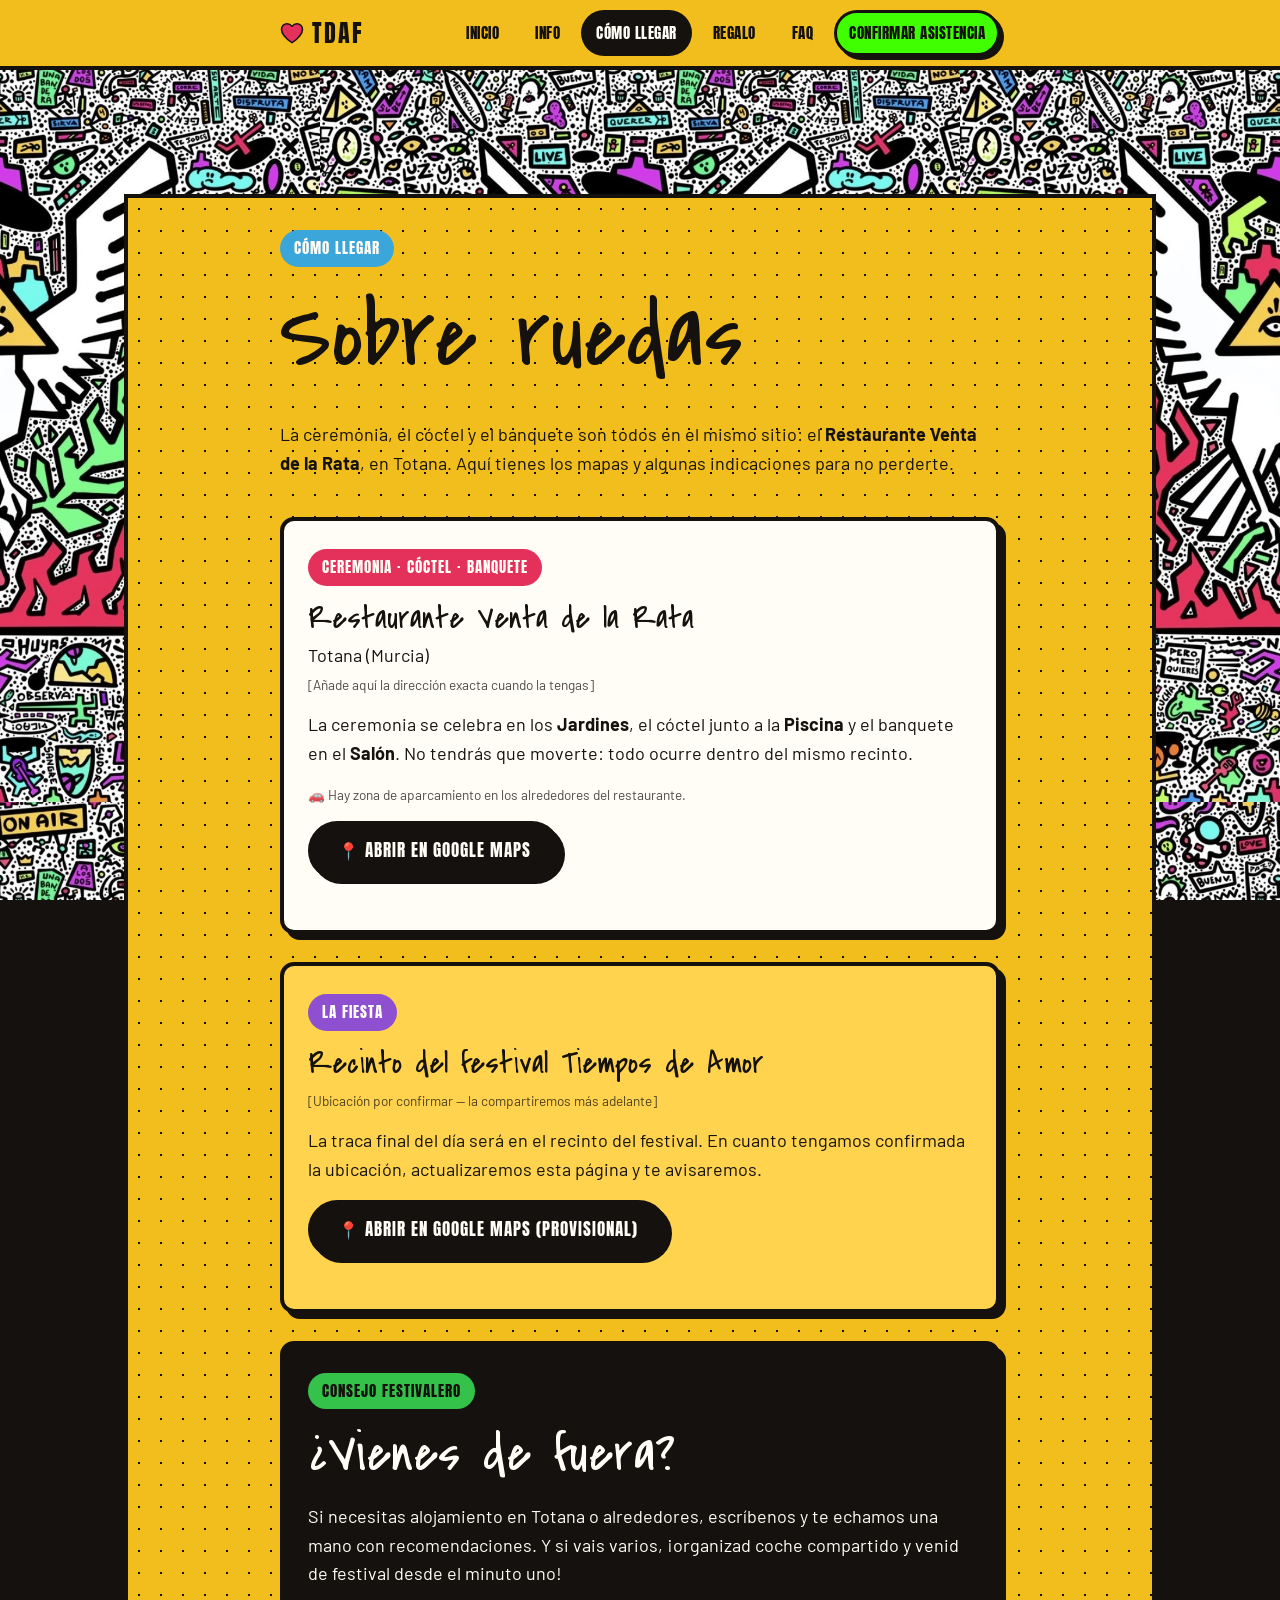
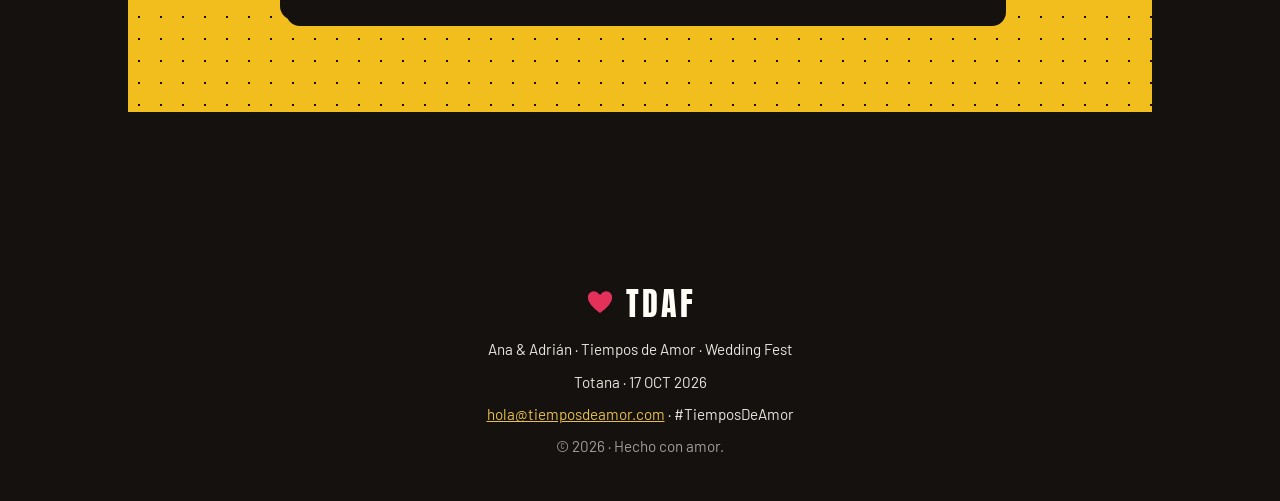
==== como-llegar.html @ e2dc343b "first commit" ====
<!DOCTYPE html>
<html lang="es">
<head>
  <meta charset="UTF-8">
  <meta name="viewport" content="width=device-width, initial-scale=1.0">
  <title>Cómo llegar · Ana &amp; Adrián — Tiempos de Amor</title>
  <meta name="description" content="Indicaciones y mapas para llegar a la ceremonia y a la celebración de la boda de Ana y Adrián en Totana.">
  <link rel="icon" href="img/favicon.svg" type="image/svg+xml">
  <link rel="preconnect" href="https://fonts.googleapis.com">
  <link rel="preconnect" href="https://fonts.gstatic.com" crossorigin>
  <link href="https://fonts.googleapis.com/css2?family=Anton&amp;family=Covered+By+Your+Grace&amp;family=Barlow:wght@400;600;700&amp;display=swap" rel="stylesheet">
  <link rel="stylesheet" href="css/styles.css">
</head>
<body>
  <a class="skip-link" href="#contenido">Saltar al contenido</a>
  <div id="site-header"></div>

  <main id="contenido">
    <div class="contenedor">

      <section class="seccion">
        <span class="chip chip--azul">Cómo llegar</span>
        <h1>Sobre ruedas</h1>
        <p>
          La ceremonia, el cóctel y el banquete son todos en el mismo sitio:
          el <strong>Restaurante Venta de la Rata</strong>, en Totana. Aquí tienes
          los mapas y algunas indicaciones para no perderte.
        </p>
      </section>

      <!-- ===== CEREMONIA + BANQUETE ===== -->
      <section class="seccion bloque">
        <span class="chip chip--rojo">Ceremonia · Cóctel · Banquete</span>
        <div class="lugar">
          <h3>Restaurante Venta de la Rata</h3>
          <address class="dir">
            Totana (Murcia)<br>
            <span class="pista">[Añade aquí la dirección exacta cuando la tengas]</span>
          </address>
          <p>
            La ceremonia se celebra en los <strong>Jardines</strong>, el cóctel junto a la
            <strong>Piscina</strong> y el banquete en el <strong>Salón</strong>. No tendrás
            que moverte: todo ocurre dentro del mismo recinto.
          </p>
          <p class="pista">
            🚗 Hay zona de aparcamiento en los alrededores del restaurante.
          </p>
          <a class="btn btn--negro"
             href="https://www.google.com/maps/search/?api=1&amp;query=Restaurante+Venta+de+la+Rata+Totana"
             target="_blank" rel="noopener">
            📍 Abrir en Google Maps
          </a>
        </div>
      </section>

      <!-- ===== FIESTA ===== -->
      <section class="seccion bloque bloque--amarillo">
        <span class="chip chip--morado">La fiesta</span>
        <div class="lugar">
          <h3>Recinto del festival Tiempos de Amor</h3>
          <address class="dir">
            <span class="pista">[Ubicación por confirmar — la compartiremos más adelante]</span>
          </address>
          <p>
            La traca final del día será en el recinto del festival. En cuanto tengamos
            confirmada la ubicación, actualizaremos esta página y te avisaremos.
          </p>
          <!-- Cuando tengas la dirección, cambia la query del enlace por la ubicación real. -->
          <a class="btn btn--negro"
             href="https://www.google.com/maps/search/?api=1&amp;query=Totana+Murcia"
             target="_blank" rel="noopener">
            📍 Abrir en Google Maps (provisional)
          </a>
        </div>
      </section>

      <!-- ===== CONSEJOS ===== -->
      <section class="seccion bloque bloque--negro">
        <span class="chip chip--verde">Consejo festivalero</span>
        <h2>¿Vienes de fuera?</h2>
        <p style="margin-bottom:0">
          Si necesitas alojamiento en Totana o alrededores, escríbenos y te echamos una
          mano con recomendaciones. Y si vais varios, ¡organizad coche compartido y
          venid de festival desde el minuto uno!
        </p>
      </section>

    </div>
  </main>

  <div id="site-footer"></div>
  <script src="js/main.js"></script>
</body>
</html>
---- css/styles.css ----
/* ============================================================
   TIEMPOS DE AMOR — Wedding Fest · Ana & Adrián
   Hoja de estilos compartida por todas las páginas.
   Paleta tomada del cartel "Viva el Sí Fest".
   ============================================================ */

/* ---------- 1. Variables de tema (editables) ---------- */
:root {
  --amarillo:  #F2BE1E;   /* fondo principal del cartel */
  --amarillo-2:#FFD34E;   /* amarillo claro para brillos */
  --negro:     #14110F;   /* trazo grueso / texto */
  --negro-2:   #241f1b;
  --blanco:    #FFFDF5;   /* blanco cálido (paloma) */
  --rojo:      #E4315B;   /* fuego / crimson */
  --verde:     #35C24B;   /* hojas */
  --azul:      #3AA6D9;   /* acentos mosaico */
  --morado:    #8E4FD1;   /* acentos mosaico */

  --texto:     var(--negro);
  --fondo:     var(--amarillo);

  --borde:     4px solid var(--negro);
  --radio:     14px;
  --sombra:    6px 6px 0 var(--negro);
  --sombra-sm: 4px 4px 0 var(--negro);

  --fuente-titulo: 'Anton', 'Arial Narrow', sans-serif;
  --fuente-titulo-manuscrita: 'Covered By Your Grace', cursive;
  --fuente-texto:  'Barlow', system-ui, -apple-system, sans-serif;

  --ancho: 760px;              /* una sola columna de contenido */
  --marco-ancho: 128px;        /* grosor del marco de mosaico exterior */
}

@media (max-width: 720px) {
  :root { --marco-ancho: 56px; }
}

/* ---------- 2. Reset básico ---------- */
*, *::before, *::after { box-sizing: border-box; }
html { -webkit-text-size-adjust: 100%; scroll-behavior: smooth; }
@media (prefers-reduced-motion: reduce) {
  html { scroll-behavior: auto; }
  *, *::before, *::after {
    animation-duration: 0.001ms !important;
    animation-iteration-count: 1 !important;
    transition-duration: 0.001ms !important;
  }
}
/* Marco exterior: el mosaico ilustrado vive detrás de todo, en el body.
   Se ve a tamaño grande (mitad del ancho de la ventana) y como mucho se
   repite 2 veces en horizontal -no en rejilla pequeña-, para que no
   pierda calidad ni se note como un patrón duplicado muchas veces.
   El header y el footer son opacos y lo tapan por completo; solo asoma
   alrededor del <main>, gracias al margin que se le da más abajo. */
body {
  margin: 0;
  font-family: var(--fuente-texto);
  color: var(--texto);
  background-color: var(--negro);
  background-image: url("../img/mosaico.jpg");
  background-repeat: repeat;
  background-position: top center;
  background-size: 50% auto;
  background-attachment: fixed;
  line-height: 1.6;
  font-size: 18px;
}
img, video { max-width: 100%; display: block; }
a { color: var(--negro); }

/* ---------- 3. Tipografía ---------- */
h1, h2, h3 {
  font-family: var(--fuente-titulo-manuscrita);
  font-weight: 400;
  line-height: 1.15;
  letter-spacing: 0.5px;
  margin: 0 0 .3em;
}
h1 { font-size: clamp(3.4rem, 12vw, 6rem); }
h2 { font-size: clamp(2.3rem, 7.5vw, 3.4rem); }
h3 { font-size: clamp(1.5rem, 5vw, 2rem); letter-spacing: normal; }
p  { margin: 0 0 1rem; }

/* ---------- 4. Layout de una columna ---------- */
.contenedor {
  width: 100%;
  max-width: var(--ancho);
  margin: 0 auto;
  padding: 0 20px;
}
main {
  display: block;
  margin: var(--marco-ancho);
  padding: 32px 0 64px;
  background-color: var(--fondo);
  /* patrón de puntos sutil tipo halftone del cartel: el centro conserva el color de siempre */
  background-image: radial-gradient(var(--negro) 1.1px, transparent 1.2px);
  background-size: 22px 22px;
  box-shadow: 0 0 0 4px var(--negro);
}
.seccion { margin: 0 auto 40px; }

/* Bloques tipo cartel */
.bloque {
  background: var(--blanco);
  border: var(--borde);
  border-radius: var(--radio);
  box-shadow: var(--sombra);
  padding: 28px 24px;
  margin-bottom: 28px;
}
.bloque--amarillo { background: var(--amarillo-2); }
.bloque--negro    { background: var(--negro); color: var(--blanco); }
.bloque--negro a  { color: var(--amarillo-2); }

/* Etiqueta / chip festivalero */
.chip {
  display: inline-block;
  font-family: var(--fuente-titulo);
  text-transform: uppercase;
  letter-spacing: 1px;
  font-size: .95rem;
  background: var(--negro);
  color: var(--blanco);
  padding: 6px 14px;
  border-radius: 999px;
  margin-bottom: 14px;
}
.chip--rojo   { background: var(--rojo); }
.chip--verde  { background: var(--verde); color: var(--negro); }
.chip--azul   { background: var(--azul); }
.chip--morado { background: var(--morado); }

/* ---------- 5. Botones ---------- */
.btn {
  display: inline-flex;
  align-items: center;
  gap: 8px;
  font-family: var(--fuente-titulo);
  text-transform: uppercase;
  letter-spacing: 1px;
  font-size: 1.05rem;
  background: var(--rojo);
  color: var(--blanco);
  border: var(--borde);
  border-radius: 999px;
  box-shadow: var(--sombra-sm);
  padding: 12px 26px;
  cursor: pointer;
  text-decoration: none;
  transition: transform .12s ease, box-shadow .12s ease;
}
.btn:hover, .btn:focus-visible { transform: translate(-2px,-2px); box-shadow: 6px 6px 0 var(--negro); }
.btn:active { transform: translate(2px,2px); box-shadow: 2px 2px 0 var(--negro); }
.btn--verde  { background: var(--verde); color: var(--negro); }
.btn--negro  { background: var(--negro); color: var(--blanco); }
.btn--amarillo { background: var(--amarillo); color: var(--negro); }
.btn--bloque { width: 100%; justify-content: center; }
.btn[disabled] { opacity: .5; cursor: not-allowed; transform: none; box-shadow: var(--sombra-sm); }

/* ---------- 6. Foco visible por teclado ---------- */
:focus-visible {
  outline: 3px dashed var(--morado);
  outline-offset: 3px;
  border-radius: 4px;
}

/* ---------- 7. Skip link accesibilidad ---------- */
.skip-link {
  position: absolute;
  left: -999px;
  top: 0;
  background: var(--negro);
  color: var(--blanco);
  padding: 10px 16px;
  z-index: 1000;
  border-radius: 0 0 8px 0;
}
.skip-link:focus { left: 0; }

/* ============================================================
   8. CABECERA / NAV (inyectada por js/main.js)
   ============================================================ */
.site-header {
  position: sticky;
  top: 0;
  z-index: 50;
  background: var(--amarillo);
  border-bottom: var(--borde);
}
.nav {
  max-width: var(--ancho);
  margin: 0 auto;
  padding: 10px 20px;
  display: flex;
  align-items: center;
  justify-content: space-between;
  gap: 16px;
  position: relative;
}
.nav__marca {
  font-family: var(--fuente-titulo);
  font-size: 1.5rem;
  letter-spacing: 2px;
  text-decoration: none;
  color: var(--negro);
  display: inline-flex;
  align-items: center;
  gap: 8px;
}
.nav__marca .corazon { color: var(--rojo); }
.nav__toggle {
  display: none;
  background: var(--negro);
  color: var(--blanco);
  border: var(--borde);
  border-radius: 10px;
  width: 46px; height: 42px;
  font-size: 1.3rem;
  cursor: pointer;
  align-items: center;
  justify-content: center;
}
.nav__lista {
  list-style: none;
  display: flex;
  gap: 6px;
  margin: 0; padding: 0;
  flex-wrap: wrap;
}
.nav__lista a {
  display: block;
  font-family: var(--fuente-titulo);
  text-transform: uppercase;
  letter-spacing: .5px;
  font-size: .95rem;
  text-decoration: none;
  color: var(--negro);
  padding: 8px 12px;
  border-radius: 999px;
  border: 3px solid transparent;
}
.nav__lista a:hover { border-color: var(--negro); }
.nav__lista a[aria-current="page"] { background: var(--negro); color: var(--blanco); }

/* Botón destacado de "Confirmar asistencia" dentro del nav */
.nav__lista a.nav__cta {
  background: #3fff00;
  color: var(--negro);
  border-color: var(--negro);
  box-shadow: var(--sombra-sm);
}
.nav__lista a.nav__cta:hover,
.nav__lista a.nav__cta:focus-visible {
  background: #3fff00;
  border-color: var(--negro);
  transform: translate(-2px, -2px);
  box-shadow: 5px 5px 0 var(--negro);
}
.nav__lista a.nav__cta[aria-current="page"] { background: #3fff00; color: var(--negro); }

@media (max-width: 720px) {
  .nav__toggle { display: inline-flex; }
  .nav__lista {
    display: none;
    position: absolute;
    left: 0; right: 0;
    top: 100%;
    flex-direction: column;
    background: var(--amarillo);
    border-bottom: var(--borde);
    padding: 12px 20px 18px;
    gap: 4px;
  }
  .nav__lista.abierto { display: flex; }
  .nav__lista a { font-size: 1.15rem; padding: 12px; }
}

/* ============================================================
   9. PORTADA (index)
   ============================================================ */
.hero { text-align: center; padding-top: 12px; }
.hero__fest {
  font-family: var(--fuente-titulo);
  letter-spacing: 3px;
  color: var(--negro);
  font-size: 1rem;
}
.hero__nombres {
  font-size: clamp(3rem, 13vw, 6rem);
  margin: .1em 0;
}
.hero__amp { color: var(--rojo); }
.hero__fecha {
  font-family: var(--fuente-titulo);
  letter-spacing: 2px;
  background: var(--negro);
  color: var(--blanco);
  display: inline-block;
  padding: 8px 20px;
  border-radius: 999px;
  transform: rotate(-2deg);
}

/* Vídeo + contenido: sección a ancho completo (no lleva el .contenedor
   de 760px) para que se vea grande. En móvil van en columna (vídeo
   primero, cartel + intro + cierre después). En escritorio van en fila:
   cartel + intro + cierre a la izquierda, vídeo a la derecha, y el
   vídeo se queda fijo (sticky) durante todo ese scroll -no solo junto
   al cartel-, para que siempre se esté reproduciendo. */
.hero-media {
  display: flex;
  flex-direction: column;
  align-items: center;
  gap: 20px;
  margin: 20px 0;
  padding: 0 20px;
}
.hero-media__col { width: 100%; }

/* Marco de vídeo vertical */
.media-marco {
  width: 100%;
  max-width: 380px;
  margin: 0 auto;
  border: var(--borde);
  border-radius: var(--radio);
  box-shadow: var(--sombra);
  overflow: hidden;
  background: var(--negro);
  aspect-ratio: 9 / 16;
  position: relative;
}
.media-marco video { width: 100%; height: 100%; object-fit: cover; }

/* Botón "Activar sonido": solo se muestra si el navegador bloqueó el
   autoplay con sonido y el vídeo tuvo que arrancar silenciado. */
.video-sonido {
  position: absolute;
  right: 12px;
  bottom: 12px;
  z-index: 5;
  font-family: var(--fuente-titulo);
  text-transform: uppercase;
  letter-spacing: .5px;
  font-size: .85rem;
  background: var(--amarillo);
  color: var(--negro);
  border: 3px solid var(--negro);
  border-radius: 999px;
  padding: 8px 14px;
  cursor: pointer;
  box-shadow: var(--sombra-sm);
}
.video-sonido:hover, .video-sonido:focus-visible {
  transform: translate(-1px, -1px);
  box-shadow: 5px 5px 0 var(--negro);
}

/* Cartel ilustrado */
.cartel-img {
  width: 100%;
  max-width: 380px;
  margin: 0 auto 28px;
  border: var(--borde);
  border-radius: var(--radio);
  box-shadow: var(--sombra);
}

@media (min-width: 721px) {
  .hero-media {
    flex-direction: row-reverse;
    align-items: flex-start;
    justify-content: center;
    gap: 40px;
    padding: 0 32px;
  }
  .hero-media .media-marco {
    flex: 0 0 440px;
    max-width: 440px;
    position: sticky;
    top: 96px; /* deja sitio a la cabecera fija */
    align-self: flex-start;
  }
  .hero-media__col {
    flex: 1 1 auto;
    max-width: 760px;
  }
  .hero-media .cartel-img { max-width: none; margin-bottom: 40px; }
}

/* ============================================================
   10. CUENTA ATRÁS
   ============================================================ */
.cuenta {
  display: flex;
  gap: 12px;
  justify-content: center;
  flex-wrap: wrap;
}
.cuenta__item {
  background: var(--negro);
  color: var(--amarillo-2);
  border-radius: 12px;
  min-width: 82px;
  padding: 14px 10px;
  text-align: center;
  box-shadow: var(--sombra-sm);
}
.cuenta__num {
  font-family: var(--fuente-titulo);
  font-size: 2.4rem;
  line-height: 1;
  display: block;
}
.cuenta__label {
  font-size: .75rem;
  text-transform: uppercase;
  letter-spacing: 1px;
  color: var(--blanco);
}
.cuenta--fin {
  text-align: center;
  font-family: var(--fuente-titulo);
  font-size: 1.6rem;
}

/* ============================================================
   11. ITINERARIO (línea temporal)
   ============================================================ */
.timeline { list-style: none; margin: 0; padding: 0; position: relative; }
.timeline::before {
  content: "";
  position: absolute;
  left: 22px; top: 6px; bottom: 6px;
  width: 4px;
  background: var(--negro);
}
.timeline li {
  position: relative;
  padding: 0 0 26px 62px;
}
.timeline li:last-child { padding-bottom: 0; }
.timeline .punto {
  position: absolute;
  left: 6px; top: 0;
  width: 36px; height: 36px;
  border: var(--borde);
  border-radius: 50%;
  background: var(--amarillo);
  display: flex; align-items: center; justify-content: center;
  font-size: 1.1rem;
}
.timeline .hora {
  font-family: var(--fuente-titulo);
  letter-spacing: 1px;
  background: var(--rojo);
  color: var(--blanco);
  display: inline-block;
  padding: 2px 10px;
  border-radius: 999px;
  font-size: .95rem;
}
.timeline h3 { margin: 6px 0 2px; }
.timeline p { margin: 0; }

/* ============================================================
   12. CÓMO LLEGAR
   ============================================================ */
.lugar { margin-bottom: 22px; }
.lugar h3 { margin-bottom: 4px; }
.lugar .dir { font-style: normal; margin-bottom: 12px; display: block; }

/* ============================================================
   13. REGALO / IBAN
   ============================================================ */
.iban-caja {
  border: var(--borde);
  border-radius: var(--radio);
  background: var(--amarillo-2);
  padding: 18px;
  text-align: center;
  box-shadow: var(--sombra-sm);
}
.iban-caja .iban {
  font-family: 'Barlow', monospace;
  font-size: clamp(1.1rem, 5vw, 1.6rem);
  font-weight: 700;
  letter-spacing: 1px;
  word-break: break-all;
  margin: 8px 0 16px;
}
.iban-caja .titular { font-size: .95rem; }
.copiado-aviso {
  margin-top: 12px;
  font-weight: 700;
  color: var(--verde);
  min-height: 1.4em;
}

/* ============================================================
   14. FAQ (acordeón nativo)
   ============================================================ */
.faq details {
  border: var(--borde);
  border-radius: var(--radio);
  background: var(--blanco);
  margin-bottom: 14px;
  box-shadow: var(--sombra-sm);
  overflow: hidden;
}
.faq summary {
  cursor: pointer;
  list-style: none;
  padding: 16px 20px;
  font-family: var(--fuente-titulo);
  text-transform: uppercase;
  letter-spacing: .5px;
  font-size: 1.05rem;
  display: flex;
  justify-content: space-between;
  align-items: center;
  gap: 12px;
}
.faq summary::-webkit-details-marker { display: none; }
.faq summary::after { content: "+"; font-size: 1.6rem; line-height: 1; }
.faq details[open] summary::after { content: "\2013"; }
.faq details[open] summary { background: var(--amarillo-2); }
.faq .faq__cuerpo { padding: 0 20px 18px; }

/* ============================================================
   15. FORMULARIO RSVP
   ============================================================ */
.form-grupo { margin-bottom: 18px; }
label { display: block; font-weight: 700; margin-bottom: 6px; }
.pista { font-weight: 400; font-size: .85rem; opacity: .75; }
input[type="text"], input[type="search"], textarea, select {
  width: 100%;
  font-family: var(--fuente-texto);
  font-size: 1rem;
  padding: 12px 14px;
  border: 3px solid var(--negro);
  border-radius: 10px;
  background: var(--blanco);
  color: var(--negro);
}
textarea { min-height: 90px; resize: vertical; }

.buscador { display: flex; gap: 10px; flex-wrap: wrap; }
.buscador .form-grupo { flex: 1 1 180px; margin-bottom: 0; }

.fieldset {
  border: var(--borde);
  border-radius: var(--radio);
  padding: 18px;
  margin: 0 0 22px;
  background: var(--blanco);
}
.fieldset legend {
  font-family: var(--fuente-titulo);
  text-transform: uppercase;
  letter-spacing: 1px;
  background: var(--negro);
  color: var(--blanco);
  padding: 4px 14px;
  border-radius: 999px;
}

.check-grid {
  display: grid;
  grid-template-columns: repeat(auto-fill, minmax(150px, 1fr));
  gap: 8px;
}
.check-grid label {
  display: flex;
  align-items: center;
  gap: 8px;
  font-weight: 400;
  background: var(--amarillo-2);
  border: 3px solid var(--negro);
  border-radius: 10px;
  padding: 10px 12px;
  cursor: pointer;
  margin: 0;
}
.check-grid input { width: auto; }

.asistente-card {
  border: var(--borde);
  border-radius: var(--radio);
  background: var(--amarillo-2);
  padding: 18px;
  margin-bottom: 20px;
  box-shadow: var(--sombra-sm);
}
.asistente-card h3 { margin-bottom: 12px; }

.invitado-resultado {
  border: var(--borde);
  border-radius: var(--radio);
  background: var(--verde);
  color: var(--negro);
  padding: 16px 18px;
  margin-bottom: 20px;
  box-shadow: var(--sombra-sm);
}
.invitado-resultado h3 { margin-bottom: 4px; }

.aviso {
  border: 3px solid var(--negro);
  border-radius: 10px;
  padding: 12px 16px;
  margin-bottom: 18px;
  font-weight: 600;
}
.aviso--info   { background: var(--azul); color: var(--negro); }
.aviso--error  { background: var(--rojo); color: var(--blanco); }
.aviso--ok     { background: var(--verde); color: var(--negro); }
.aviso--demo   { background: var(--morado); color: var(--blanco); }
.aviso[hidden] { display: none; }

.oculto { display: none !important; }

/* ============================================================
   16. PIE
   ============================================================ */
.site-footer {
  background: var(--negro);
  color: var(--blanco);
  border-top: var(--borde);
  padding: 34px 20px;
  text-align: center;
}
.site-footer .marca {
  font-family: var(--fuente-titulo);
  font-size: 2rem;
  letter-spacing: 3px;
}
.site-footer .corazon { color: var(--rojo); }
.site-footer a { color: var(--amarillo-2); }
.site-footer p { margin: 8px 0; opacity: .9; font-size: .95rem; }

/* ============================================================
   17. Mensaje de agradecimiento (cierre portada)
   ============================================================ */
.gracias {
  text-align: center;
  background: var(--rojo);
  color: var(--blanco);
  border: var(--borde);
  border-radius: var(--radio);
  box-shadow: var(--sombra);
  padding: 34px 24px;
}
.gracias h2 { color: var(--blanco); }
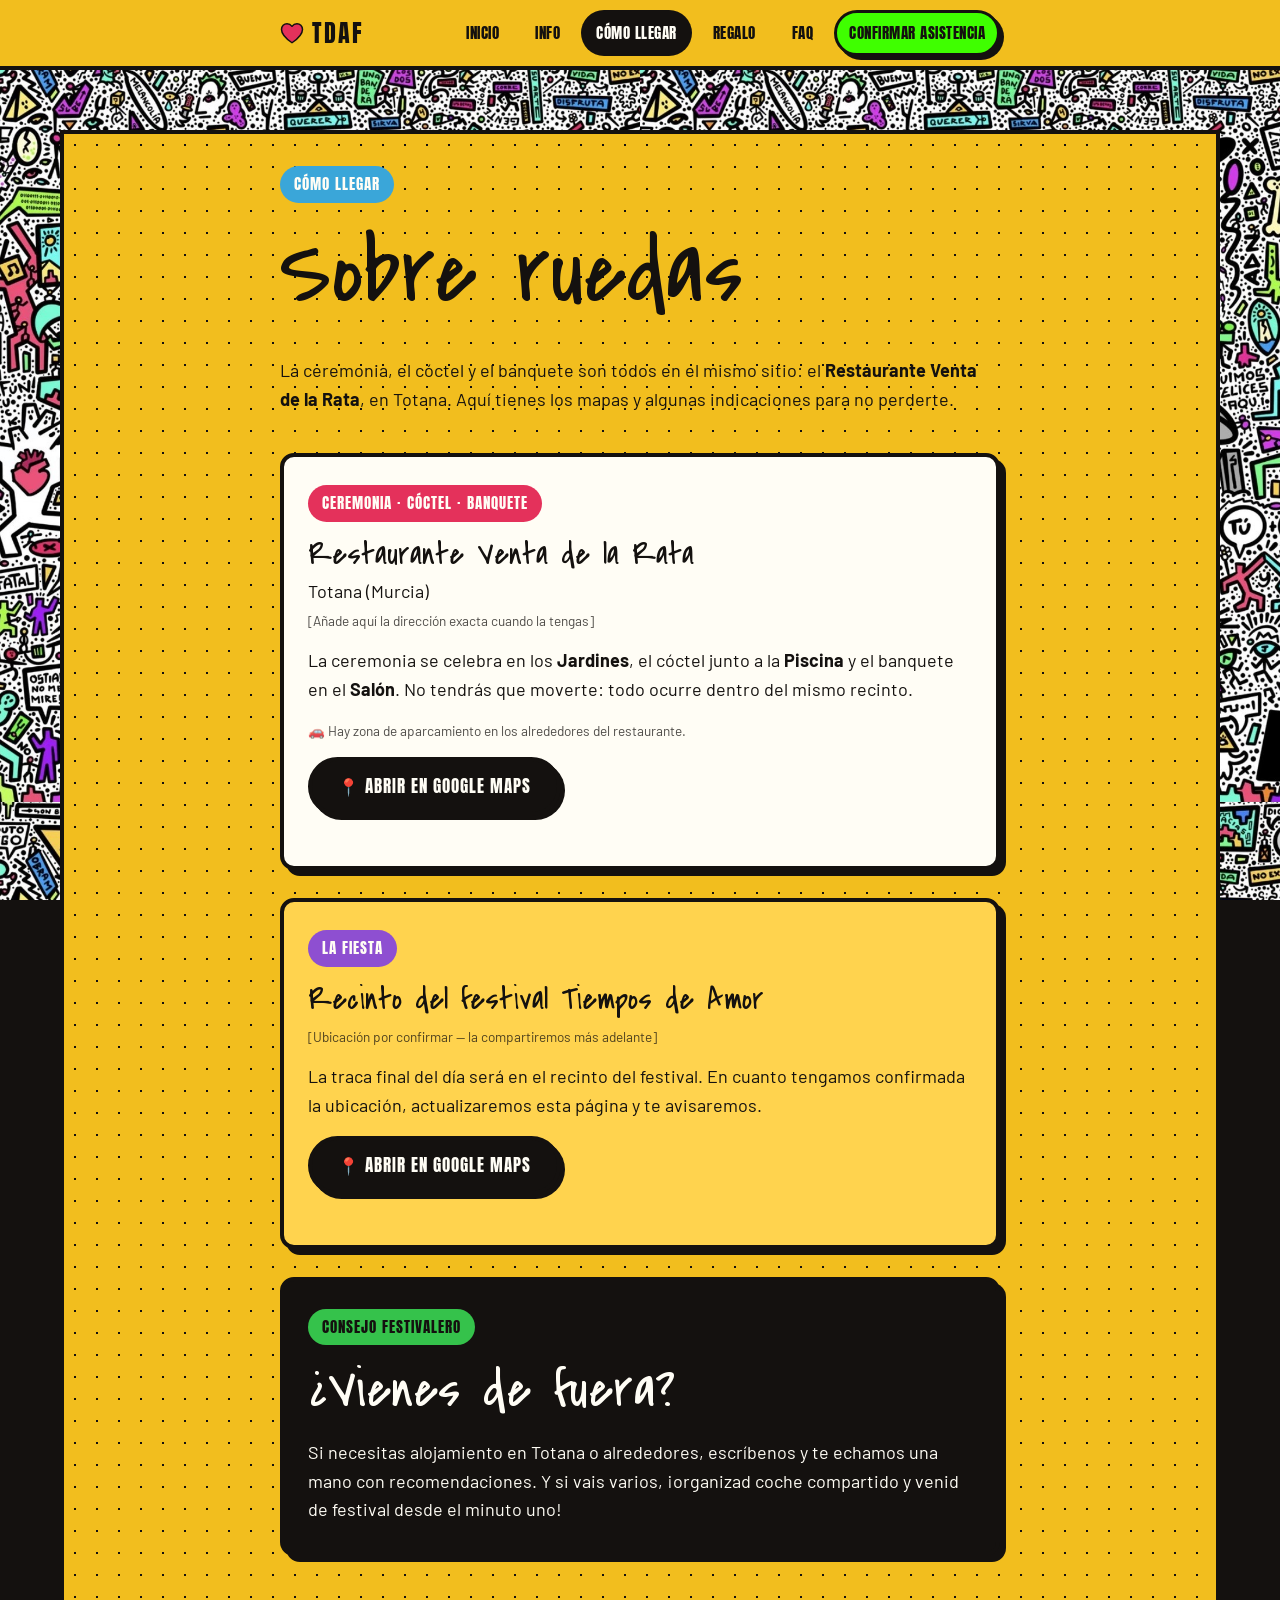
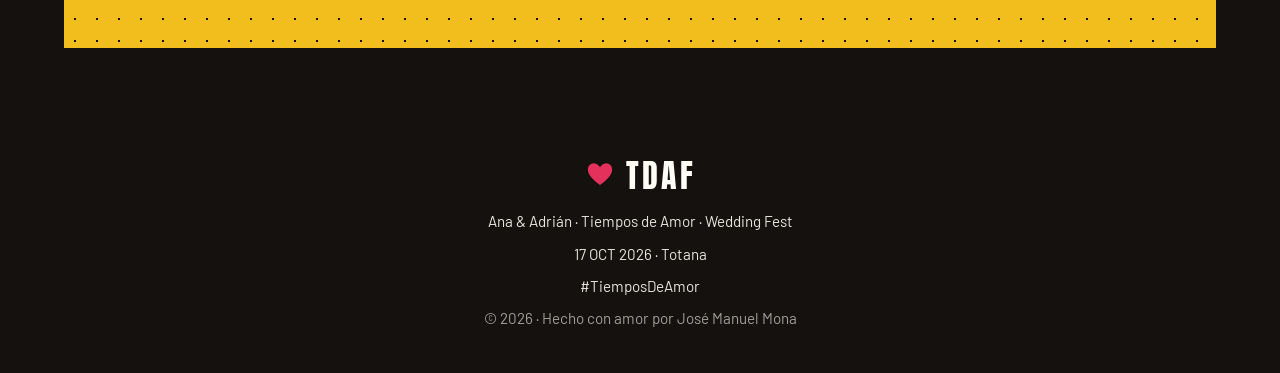
==== commit 6b876e24: "Meter ubicación del huerto" ====
--- a/como-llegar.html
+++ b/como-llegar.html
@@ -67,9 +67,9 @@
           </p>
           <!-- Cuando tengas la dirección, cambia la query del enlace por la ubicación real. -->
           <a class="btn btn--negro"
-             href="https://www.google.com/maps/search/?api=1&amp;query=Totana+Murcia"
+             href="https://maps.app.goo.gl/Li1Hk7m9gQbCxaTG6"
              target="_blank" rel="noopener">
-            📍 Abrir en Google Maps (provisional)
+            📍 Abrir en Google Maps
           </a>
         </div>
       </section>
--- a/css/styles.css
+++ b/css/styles.css
@@ -29,11 +29,11 @@
   --fuente-texto:  'Barlow', system-ui, -apple-system, sans-serif;
 
   --ancho: 760px;              /* una sola columna de contenido */
-  --marco-ancho: 128px;        /* grosor del marco de mosaico exterior */
+  --marco-ancho: 64px;         /* grosor del marco de mosaico exterior */
 }
 
 @media (max-width: 720px) {
-  :root { --marco-ancho: 56px; }
+  :root { --marco-ancho: 20px; }
 }
 
 /* ---------- 2. Reset básico ---------- */
@@ -60,11 +60,21 @@
   background-color: var(--negro);
   background-image: url("../img/mosaico.jpg");
   background-repeat: repeat;
-  background-position: top center;
   background-size: 50% auto;
   background-attachment: fixed;
   line-height: 1.6;
   font-size: 18px;
+}
+@media (max-width: 720px) {
+  body {
+    /* "fixed" es poco fiable en navegadores móviles (puede repintar mal
+       y dejar tramos en negro al hacer scroll), así que en móvil el
+       mosaico se desplaza con la página en vez de quedar fijo. El
+       tamaño se deja grande (90% del ancho de pantalla) para que apenas
+       se repita y no se note como un patrón duplicado. */
+    background-attachment: scroll;
+    background-size: 90% auto;
+  }
 }
 img, video { max-width: 100%; display: block; }
 a { color: var(--negro); }
@@ -283,9 +293,14 @@
 .hero { text-align: center; padding-top: 12px; }
 .hero__fest {
   font-family: var(--fuente-titulo);
-  letter-spacing: 3px;
+  letter-spacing: 0.12em;
   color: var(--negro);
-  font-size: 1rem;
+  /* fluido: el hueco real disponible es el ancho de pantalla menos el
+     marco de mosaico y el margen del .contenedor, que son fijos en
+     píxeles -por eso el término fijo (-8.5px) además del "vw"-, para
+     que el texto quepa en una sola línea con su margen tanto en
+     móviles pequeños como grandes. */
+  font-size: clamp(1.7rem, calc(4.5vw - 8.1px), 1rem);
 }
 .hero__nombres {
   font-size: clamp(3rem, 13vw, 6rem);
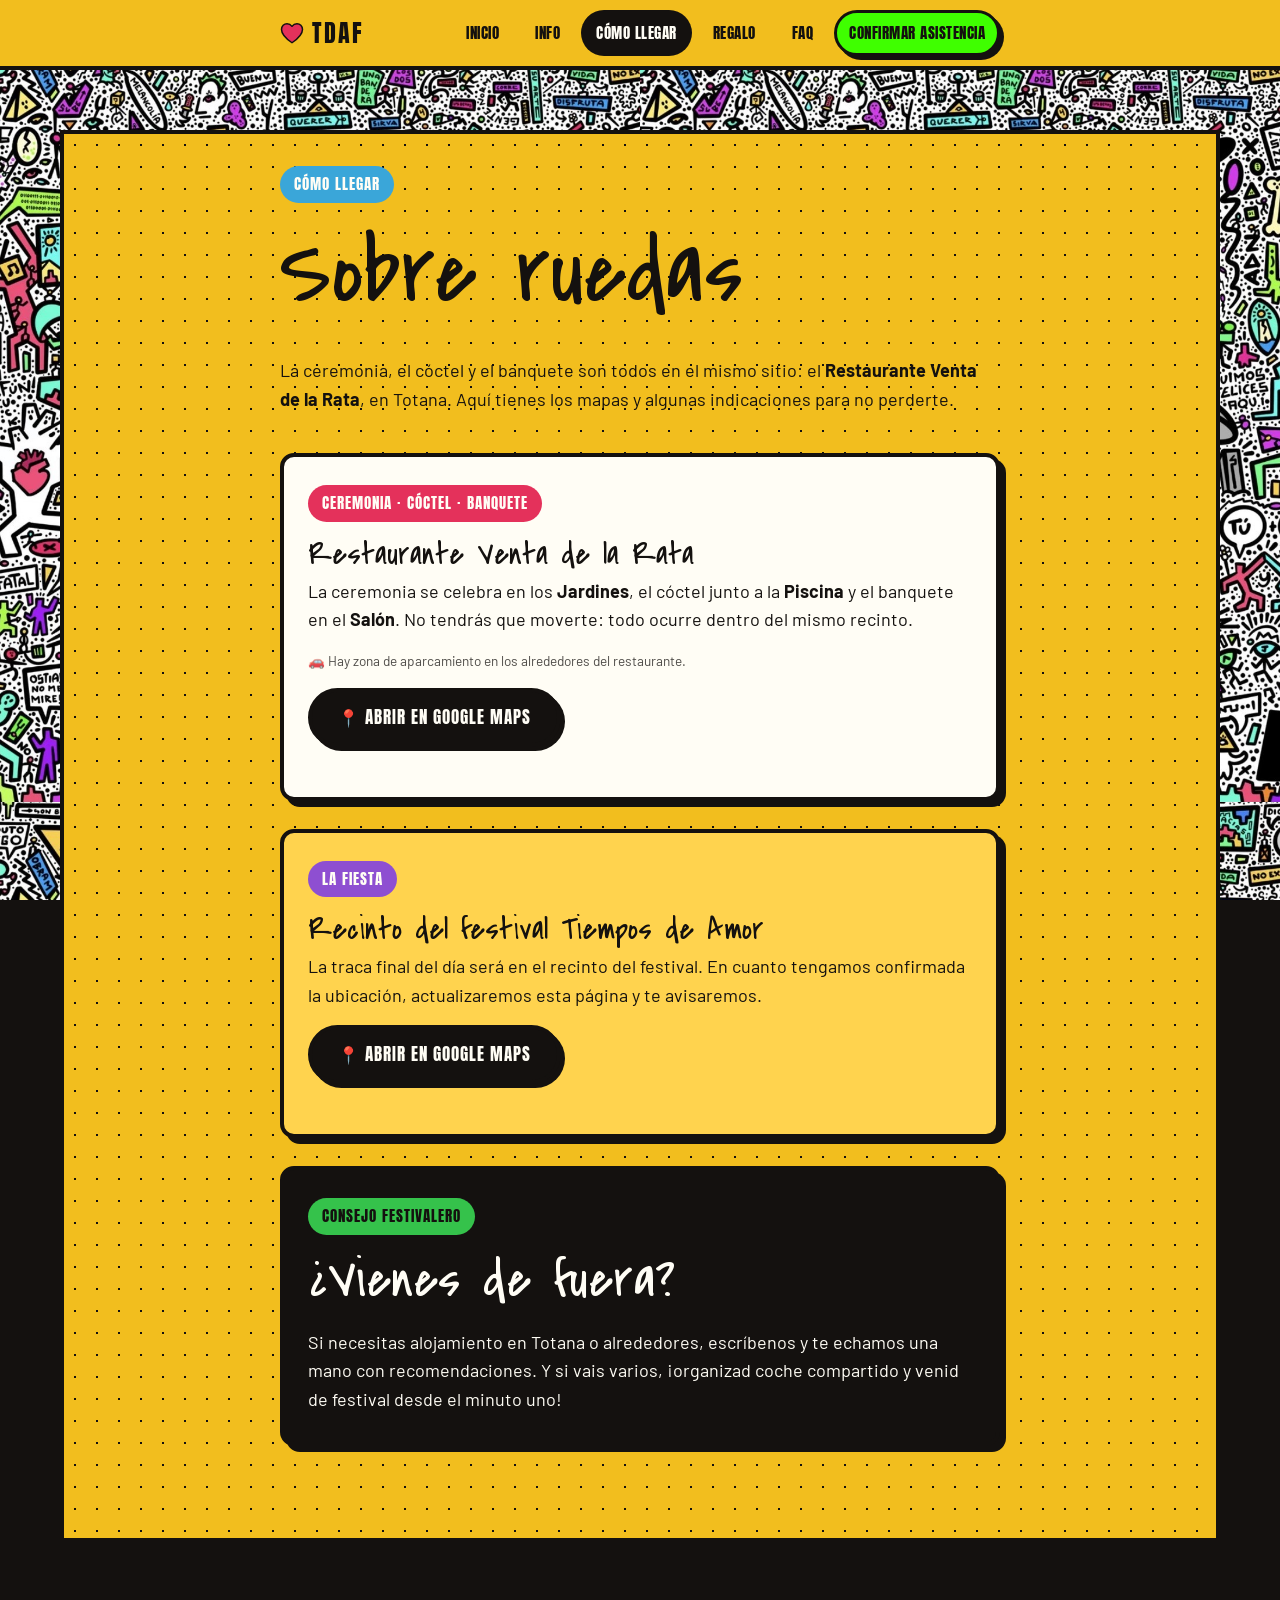
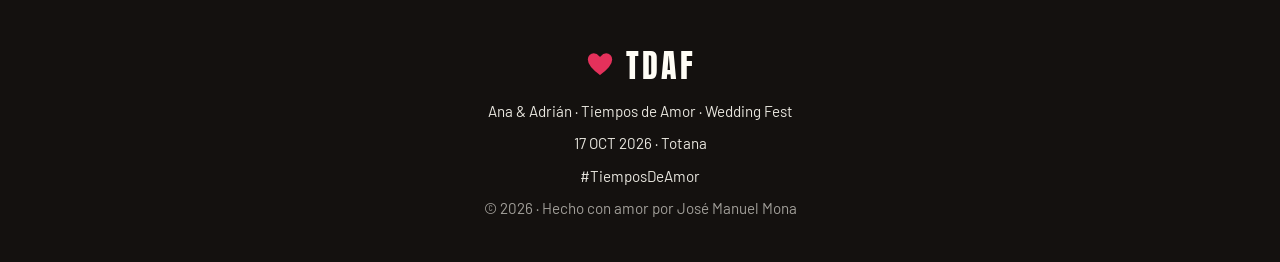
==== commit 22ebf0d7: "Solventando errores de la información existente" ====
--- a/como-llegar.html
+++ b/como-llegar.html
@@ -33,10 +33,6 @@
         <span class="chip chip--rojo">Ceremonia · Cóctel · Banquete</span>
         <div class="lugar">
           <h3>Restaurante Venta de la Rata</h3>
-          <address class="dir">
-            Totana (Murcia)<br>
-            <span class="pista">[Añade aquí la dirección exacta cuando la tengas]</span>
-          </address>
           <p>
             La ceremonia se celebra en los <strong>Jardines</strong>, el cóctel junto a la
             <strong>Piscina</strong> y el banquete en el <strong>Salón</strong>. No tendrás
@@ -58,9 +54,6 @@
         <span class="chip chip--morado">La fiesta</span>
         <div class="lugar">
           <h3>Recinto del festival Tiempos de Amor</h3>
-          <address class="dir">
-            <span class="pista">[Ubicación por confirmar — la compartiremos más adelante]</span>
-          </address>
           <p>
             La traca final del día será en el recinto del festival. En cuanto tengamos
             confirmada la ubicación, actualizaremos esta página y te avisaremos.
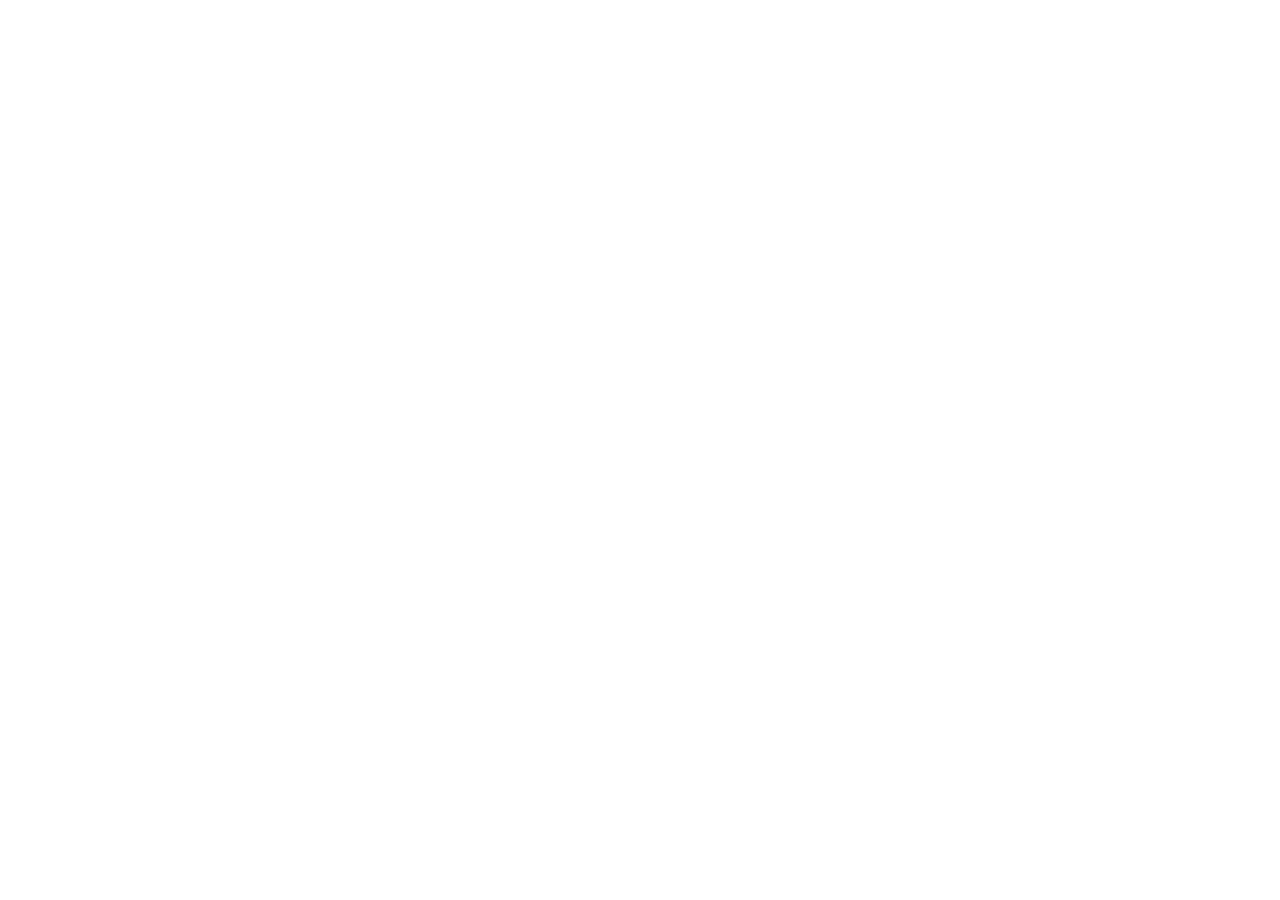
==== commit 798e0b08: "Poniendo obligatorio HTTPS" ====
--- a/como-llegar.html
+++ b/como-llegar.html
@@ -1,8 +1,10 @@
 <!DOCTYPE html>
 <html lang="es">
 <head>
+  <script>if (location.protocol === "http:") location.replace("https://" + location.host + location.pathname + location.search + location.hash);</script>
   <meta charset="UTF-8">
   <meta name="viewport" content="width=device-width, initial-scale=1.0">
+  <meta http-equiv="Content-Security-Policy" content="upgrade-insecure-requests">
   <title>Cómo llegar · Ana &amp; Adrián — Tiempos de Amor</title>
   <meta name="description" content="Indicaciones y mapas para llegar a la ceremonia y a la celebración de la boda de Ana y Adrián en Totana.">
   <link rel="icon" href="img/favicon.svg" type="image/svg+xml">
